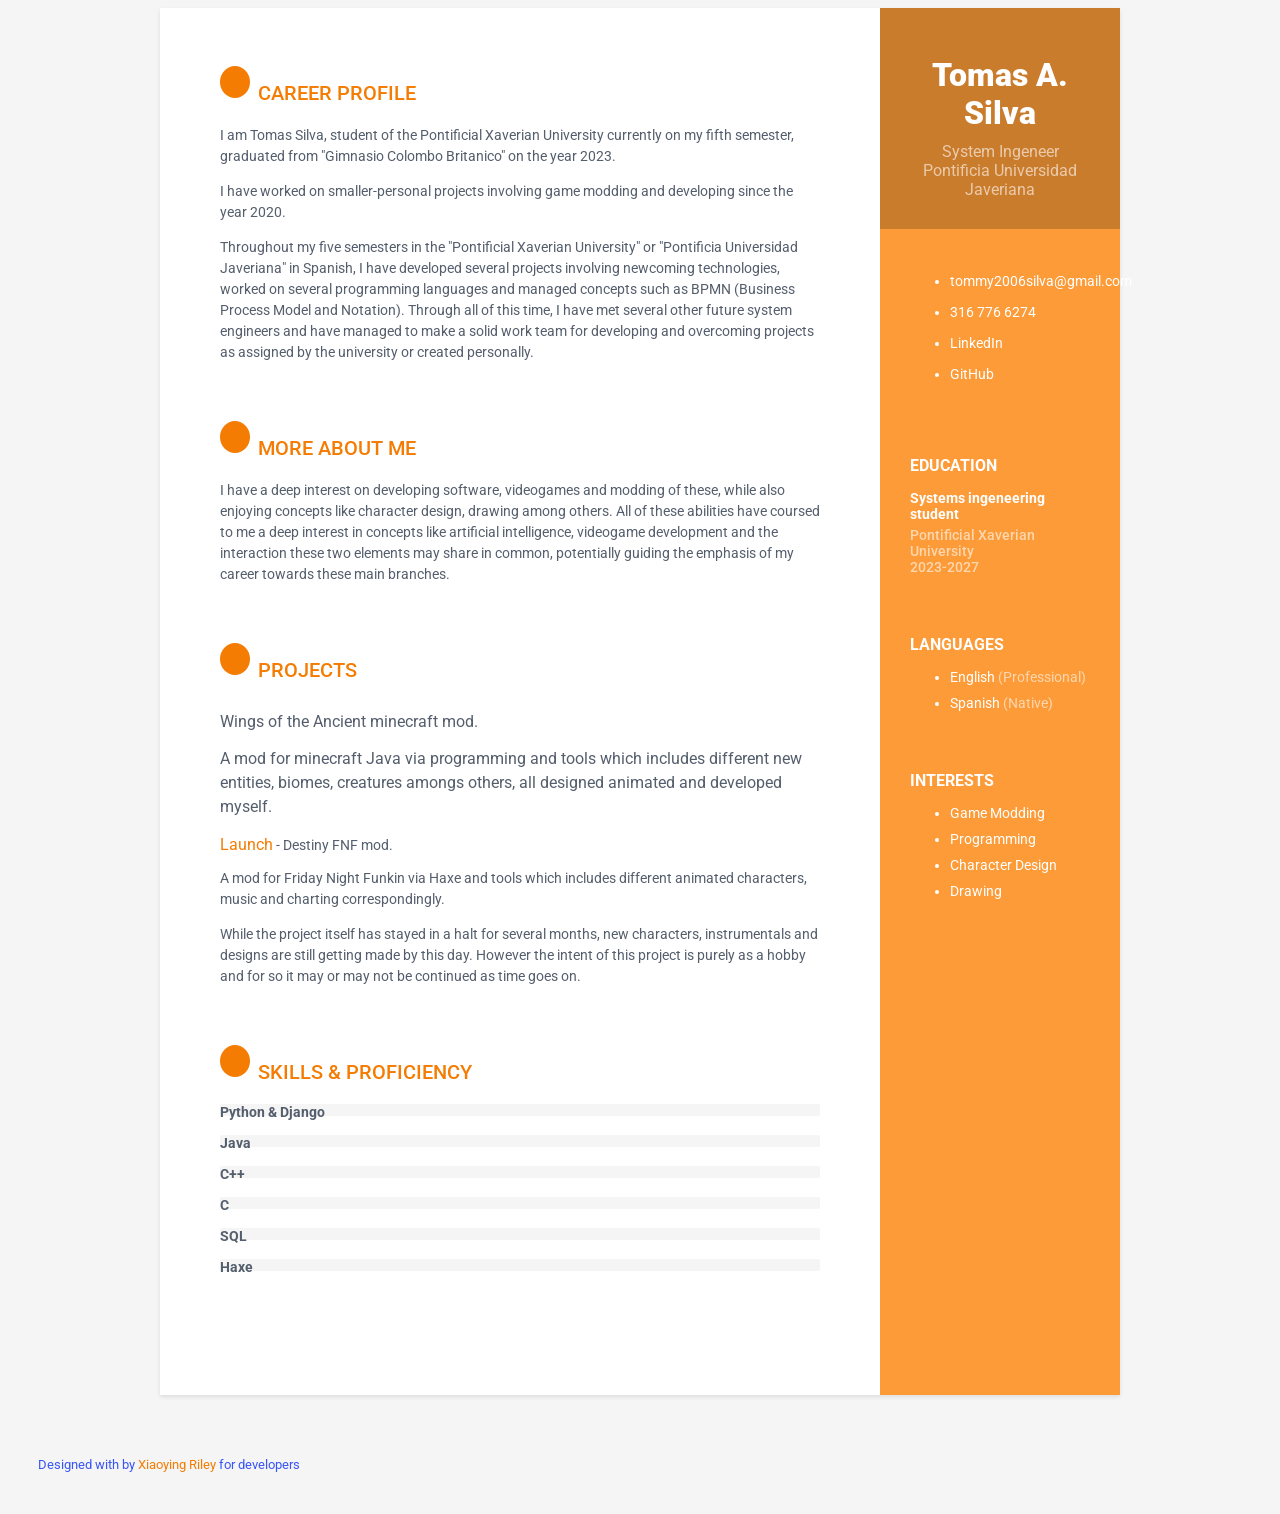
==== index.html @ 9fe7df2b "Update index.html" ====
<!DOCTYPE html>
<html lang="en">
<head>
    <title>Orbit - Bootstrap 5 Resume/CV Template for Developers</title>
    
    <!-- Meta -->
    <meta charset="utf-8">
    <meta http-equiv="X-UA-Compatible" content="IE=edge">
    <meta name="viewport" content="width=device-width, initial-scale=1.0">
    <meta name="description" content="Responsive HTML5 Resume/CV Template for Developers">
    <meta name="author" content="Xiaoying Riley at 3rd Wave Media">    
    <link rel="shortcut icon" href="favicon.ico">  
    <!-- Google Font -->
    <link href='https://fonts.googleapis.com/css?family=Roboto:400,500,400italic,300italic,300,500italic,700,700italic,900,900italic' rel='stylesheet' type='text/css'>
    <!-- FontAwesome JS-->
	<script defer src="assets/fontawesome/js/all.min.js"></script>
    <!-- Global CSS -->
    <link rel="stylesheet" href="assets/plugins/bootstrap/css/bootstrap.min.css">   
    <!-- Theme CSS -->  
    <link id="theme-style" rel="stylesheet" href="assets/css/orbit-5.css">
</head> 

<body>
    <div class="wrapper mt-lg-5">
        <div class="sidebar-wrapper">
            <div class="profile-container">
                <img class="profile" src="https://ik.imagekit.io/SilvacTomas/Face3.jpg?updatedAt=1756514164812" alt="" />
                <h1 class="name">Tomas A. Silva</h1>
                <h3 class="tagline">System Ingeneer</h3>
				<h3 class="tagline">Pontificia Universidad Javeriana</h3>
            </div><!--//profile-container-->
            
            <div class="contact-container container-block">
			    <ul class="list-unstyled contact-list">
			        <li class="email">
			            <a href="mailto:tommy2006silva@gmail.com">
			                <i class="fa-solid fa-envelope"></i> tommy2006silva@gmail.com
			            </a>
			        </li>
			        <li class="phone">
			            <a href="tel:+573167766274">
			                <i class="fa-solid fa-phone"></i> 316 776 6274
			            </a>
			        </li>
			        <li class="linkedin">
			            <a href="https://www.linkedin.com/in/tomasasilvac" target="_blank" class="external">
			                <i class="fa-brands fa-linkedin-in"></i> LinkedIn
			            </a>
			        </li>
			        <li class="github">
			            <a href="https://github.com/Tomas-SilvaC" target="_blank" class="external">
			                <i class="fa-brands fa-github"></i> GitHub
			            </a>
			        </li>
			    </ul>
			</div>
            <div class="education-container container-block">
                <h2 class="container-block-title">Education</h2>
                <div class="item">
                    <h4 class="degree">Systems ingeneering student</h4>
                    <h5 class="meta">Pontificial Xaverian University</h5>
	                    <div class="time">2023-2027</div>
                </div><!--//item-->
            </div><!--//education-container-->
            
            <div class="languages-container container-block">
                <h2 class="container-block-title">Languages</h2>
                <ul class="list-unstyled interests-list">
                    <li>English <span class="lang-desc">(Professional)</span></li>
                    <li>Spanish <span class="lang-desc">(Native)</span></li>
                </ul>
            </div><!--//interests-->
            
            <div class="interests-container container-block">
                <h2 class="container-block-title">Interests</h2>
                <ul class="list-unstyled interests-list">
                    <li>Game Modding</li>
					<li>Programming</li>
					<li>Character Design</li>
					<li>Drawing</li>
                </ul>
            </div><!--//interests-->
            
        </div><!--//sidebar-wrapper-->
        
        <div class="main-wrapper">
            
            <section class="section summary-section">
                <h2 class="section-title"><span class="icon-holder"><i class="fa-solid fa-user"></i></span>Career Profile</h2>
                <div class="summary">
                    <p> I am Tomas Silva, student of the Pontificial Xaverian University currently on my fifth semester, graduated from "Gimnasio Colombo Britanico" on the year 2023.</p>
                    <p> I have worked on smaller-personal projects involving game modding and developing since the year 2020.</p>
					<p> Throughout my five semesters in the "Pontificial Xaverian University" or "Pontificia Universidad Javeriana" in Spanish, I have developed several projects involving newcoming technologies, worked on several programming languages and managed concepts such as BPMN (Business Process Model and Notation). Through all of this time, I have met several other future system engineers and have managed to make a solid work team for developing and overcoming projects as assigned by the university or created personally.</p>
				</div><!--//summary-->
            </section><!--//section-->

			<section class="section Hobbies-section">
                <h2 class="section-title"><span class="icon-holder"><i class="fa-solid fa-user"></i></span>MOre About Me</h2>
                <div class="Hobbies">
                    <p> I have a deep interest on developing software, videogames and modding of these, while also enjoying concepts like character design, drawing among others. All of these abilities have coursed to me a deep interest in concepts like artificial intelligence, videogame development and the interaction these two elements may share in common, potentially guiding the emphasis of my career towards these main branches.</p>
				</div><!--//summary-->
            </section><!--//section-->
            
            <section class="section projects-section">
                <h2 class="section-title"><span class="icon-holder"><i class="fa-solid fa-archive"></i></span>Projects</h2>
                <div class="intro">
               
                </div><!--//intro-->
                <div class="item">
                    <span class="project-title"><span class="project-tagline">Wings of the Ancient minecraft mod. </span>
                	<p> A mod for minecraft Java via programming and tools which includes different new entities, biomes, creatures amongs others, all designed animated and developed myself.</p>
				</div><!--//item-->
                <div class="item">
                    <span class="project-title"><a href="https://themes.3rdwavemedia.com/bootstrap-templates/startup/launch-bootstrap-5-template-for-saas-businesses/" target="_blank" class="external">Launch</a></span> - <span class="project-tagline">Destiny FNF mod.</span>
                	<p> A mod for Friday Night Funkin via Haxe and tools which includes different animated characters, music and charting correspondingly.</p>
					<p> While the project itself has stayed in a halt for several months, new characters, instrumentals and designs are still getting made by this day. However the intent of this project is purely as a hobby and for so it may or may not be continued as time goes on.</p>
				</div><!--//item-->
            </section><!--//section-->
            
            <section class="skills-section section">
                <h2 class="section-title"><span class="icon-holder"><i class="fa-solid fa-rocket"></i></span>Skills &amp; Proficiency</h2>
                <div class="skillset">        
                    <div class="item">
                        <h3 class="level-title">Python &amp; Django</h3>
                        <div class="progress level-bar">
						    <div class="progress-bar theme-progress-bar" role="progressbar" style="width: 90%" aria-valuenow="90" aria-valuemin="0" aria-valuemax="100"></div>
						</div>                               
                    </div><!--//item-->
                    
                    <div class="item">
                        <h3 class="level-title">Java</h3>
                        <div class="progress level-bar">
						    <div class="progress-bar theme-progress-bar" role="progressbar" style="width: 98%" aria-valuenow="98" aria-valuemin="0" aria-valuemax="100"></div>
						</div>                              
                    </div><!--//item-->
                    
                    <div class="item">
                        <h3 class="level-title">C++</h3>
                        <div class="progress level-bar">
						    <div class="progress-bar theme-progress-bar" role="progressbar" style="width: 98%" aria-valuenow="98" aria-valuemin="0" aria-valuemax="100"></div>
						</div>                              
                    </div><!--//item-->
                    
                    <div class="item">
                        <h3 class="level-title">C</h3>
                        <div class="progress level-bar">
						    <div class="progress-bar theme-progress-bar" role="progressbar" style="width: 80%" aria-valuenow="80" aria-valuemin="0" aria-valuemax="100"></div>
						</div>                              
                    </div><!--//item-->
                    
                    <div class="item">
                        <h3 class="level-title">SQL</h3>
                        <div class="progress level-bar">
						    <div class="progress-bar theme-progress-bar" role="progressbar" style="width: 90%" aria-valuenow="90" aria-valuemin="0" aria-valuemax="100"></div>
						</div>                              
                    </div><!--//item-->
                    
                    <div class="item">
                        <h3 class="level-title">Haxe</h3>
                        <div class="progress level-bar">
						    <div class="progress-bar theme-progress-bar" role="progressbar" style="width: 20%" aria-valuenow="20" aria-valuemin="0" aria-valuemax="100"></div>
						</div>                              
                    </div><!--//item-->
                    
                </div>  
            </section><!--//skills-section-->
            
        </div><!--//main-body-->
    </div>
 
    <footer class="footer">
        <div class="text-center">
            <small class="copyright">Designed with <i class="fa-solid fa-heart"></i> by <a href="http://themes.3rdwavemedia.com" target="_blank" class="external">Xiaoying Riley</a> for developers</small>
        </div><!--//container-->
    </footer><!--//footer-->
        
</body>
</html>
---- assets/css/orbit-5.css ----
/*! 
 * Template Name: Orbit - Bootstrap 5 Resume/CV Template for Developers
 * Version: Bootstrap 5 v3.0
 * Author: Xiaoying Riley
 * Copyright: 3rd Wave Media
 * Twitter: @3rdwave_themes
 * Website: http://themes.3rdwavemedia.com/
*/
body {
  font-family: "Roboto", sans-serif;
  color: #545E6C;
  background: #f5f5f5;
  font-size: 14px;
  -webkit-font-smoothing: antialiased;
  -moz-osx-font-smoothing: grayscale;
}

h1, h2, h3, h4, h5, h6 {
  font-weight: 700;
}

a {
  color: #f47c03;
  text-decoration: none;
}
a:hover {
  text-decoration: underline;
  color: #f7771b;
  -webkit-transition: all 0.4s ease-in-out;
  -moz-transition: all 0.4s ease-in-out;
  -ms-transition: all 0.4s ease-in-out;
  -o-transition: all 0.4s ease-in-out;
}
a:focus {
  text-decoration: none;
}

p {
  line-height: 1.5;
}

.wrapper {
  background: #fc9b38;
  max-width: 960px;
  margin: 0 auto;
  position: relative;
  -webkit-box-shadow: 0px 2px 4px rgba(0, 0, 0, 0.1);
  -moz-box-shadow: 0px 2px 4px rgba(0, 0, 0, 0.1);
  box-shadow: 0px 2px 4px rgba(0, 0, 0, 0.1);
}

.sidebar-wrapper {
  background: #fc9b38;
  position: absolute;
  right: 0;
  width: 240px;
  height: 100%;
  min-height: 800px;
  color: #fff;
}
.sidebar-wrapper a {
  color: #fff;
}
.sidebar-wrapper .profile-container {
  padding: 30px;
  background: rgba(0, 0, 0, 0.2);
  text-align: center;
  color: #fff;
}
.sidebar-wrapper .name {
  font-size: 32px;
  font-weight: 900;
  margin-top: 0;
  margin-bottom: 10px;
}
.sidebar-wrapper .tagline {
  color: rgba(255, 255, 255, 0.6);
  font-size: 16px;
  font-weight: 400;
  margin-top: 0;
  margin-bottom: 0;
}
.sidebar-wrapper .profile {
  margin-bottom: 15px;
}
.sidebar-wrapper .contact-list .svg-inline--fa {
  margin-right: 5px;
  font-size: 18px;
  vertical-align: middle;
}
.sidebar-wrapper .contact-list li {
  margin-bottom: 15px;
}
.sidebar-wrapper .contact-list li:last-child {
  margin-bottom: 0;
}
.sidebar-wrapper .contact-list .email .svg-inline--fa {
  font-size: 14px;
}
.sidebar-wrapper .container-block {
  padding: 30px;
}
.sidebar-wrapper .container-block-title {
  text-transform: uppercase;
  font-size: 16px;
  font-weight: 700;
  margin-top: 0;
  margin-bottom: 15px;
}
.sidebar-wrapper .degree {
  font-size: 14px;
  margin-top: 0;
  margin-bottom: 5px;
}
.sidebar-wrapper .education-container .item {
  margin-bottom: 15px;
}
.sidebar-wrapper .education-container .item:last-child {
  margin-bottom: 0;
}
.sidebar-wrapper .education-container .meta {
  color: rgba(255, 255, 255, 0.6);
  font-weight: 500;
  margin-bottom: 0px;
  margin-top: 0;
  font-size: 14px;
}
.sidebar-wrapper .education-container .time {
  color: rgba(255, 255, 255, 0.6);
  font-weight: 500;
  margin-bottom: 0px;
}
.sidebar-wrapper .languages-container .lang-desc {
  color: rgba(255, 255, 255, 0.6);
}
.sidebar-wrapper .languages-list {
  margin-bottom: 0;
}
.sidebar-wrapper .languages-list li {
  margin-bottom: 10px;
}
.sidebar-wrapper .languages-list li:last-child {
  margin-bottom: 0;
}
.sidebar-wrapper .interests-list {
  margin-bottom: 0;
}
.sidebar-wrapper .interests-list li {
  margin-bottom: 10px;
}
.sidebar-wrapper .interests-list li:last-child {
  margin-bottom: 0;
}

.main-wrapper {
  background: #fff;
  padding: 60px;
  padding-right: 300px;
}
.main-wrapper .section-title {
  text-transform: uppercase;
  font-size: 20px;
  font-weight: 500;
  color: #f47c03;
  position: relative;
  margin-top: 0;
  margin-bottom: 20px;
}
.main-wrapper .section-title .icon-holder {
  width: 30px;
  height: 30px;
  margin-right: 8px;
  display: inline-block;
  color: #fff;
  -webkit-border-radius: 50%;
  -moz-border-radius: 50%;
  -ms-border-radius: 50%;
  -o-border-radius: 50%;
  border-radius: 50%;
  -moz-background-clip: padding;
  -webkit-background-clip: padding-box;
  background-clip: padding-box;
  background: #f47c03;
  text-align: center;
  font-size: 16px;
  position: relative;
  top: -2px;
  padding-top: 2px;
}
.main-wrapper .section-title .icon-holder .svg-inline--fa {
  font-size: 14px;
  margin-top: 6px;
}
.main-wrapper .section {
  margin-bottom: 60px;
}
.main-wrapper .experiences-section .item {
  margin-bottom: 30px;
}
.main-wrapper .upper-row {
  position: relative;
  overflow: hidden;
  margin-bottom: 2px;
}
.main-wrapper .job-title {
  color: #3F4650;
  font-size: 16px;
  margin-top: 0;
  margin-bottom: 0;
  font-weight: 500;
}
.main-wrapper .time {
  position: absolute;
  right: 0;
  top: 0;
  color: #97AAC3;
}
.main-wrapper .company {
  margin-bottom: 10px;
  color: #97AAC3;
}
.main-wrapper .project-title {
  font-size: 16px;
  font-weight: 400;
  margin-top: 0;
  margin-bottom: 5px;
}
.main-wrapper .projects-section .intro {
  margin-bottom: 30px;
}
.main-wrapper .projects-section .item {
  margin-bottom: 15px;
}

.skillset .item {
  margin-bottom: 15px;
  overflow: hidden;
}
.skillset .level-title {
  font-size: 14px;
  margin-top: 0;
  margin-bottom: 12px;
}
.skillset .level-bar {
  height: 12px;
  background: #f5f5f5;
  -webkit-border-radius: 2px;
  -moz-border-radius: 2px;
  -ms-border-radius: 2px;
  -o-border-radius: 2px;
  border-radius: 2px;
  -moz-background-clip: padding;
  -webkit-background-clip: padding-box;
  background-clip: padding-box;
}
.skillset .theme-progress-bar {
  background: #3955f7;
}

.footer {
  padding: 30px;
  padding-top: 60px;
}
.footer .copyright {
  line-height: 1.6;
  color: #3955f7;
  font-size: 13px;
}
.footer .fa-heart {
  color: #3955f7;
}

@media (max-width: 767.98px) {
  .sidebar-wrapper {
    position: static;
    width: inherit;
  }
  .main-wrapper {
    padding: 30px;
  }
  .main-wrapper .time {
    position: static;
    display: block;
    margin-top: 5px;
  }
  .main-wrapper .upper-row {
    margin-bottom: 0;
  }
}
@media (min-width: 992px) {
  .skillset .level-title {
    display: inline-block;
    float: left;
    width: 30%;
    margin-bottom: 0;
  }
}
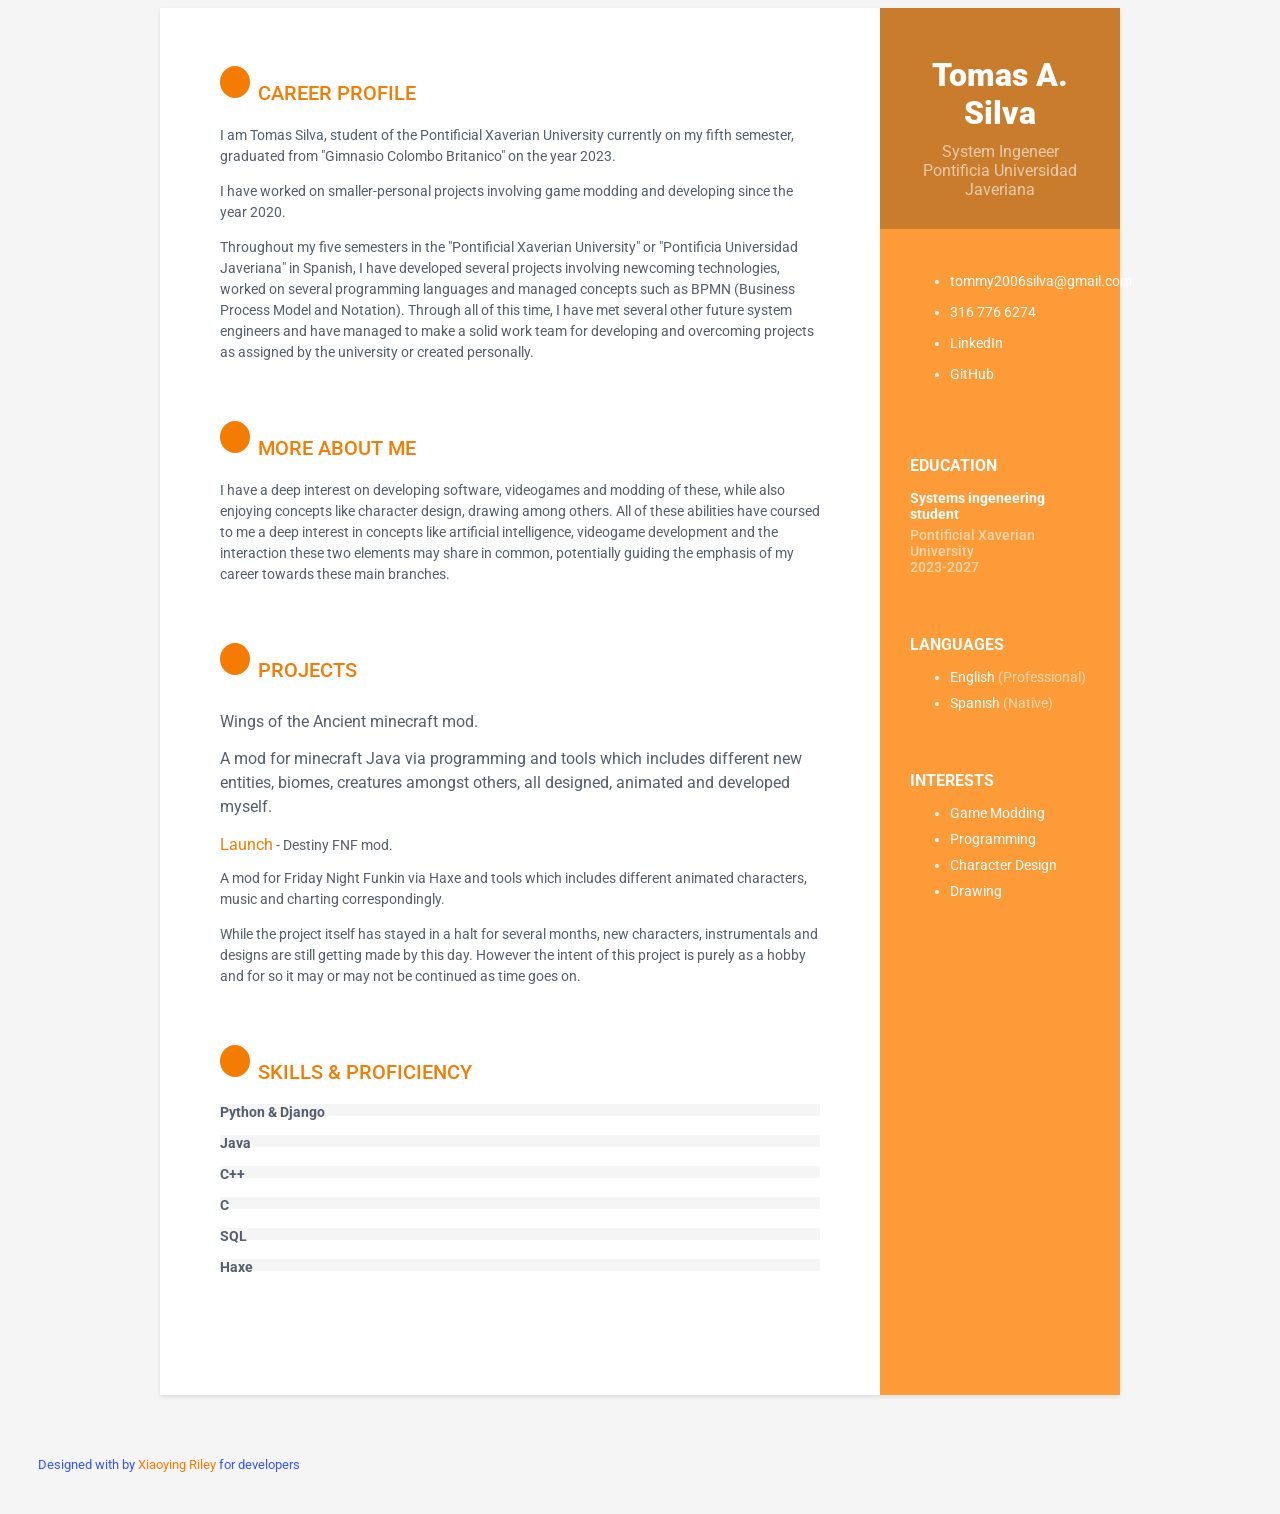
==== commit e6e830c7: "Update index.html" ====
--- a/index.html
+++ b/index.html
@@ -95,7 +95,7 @@
             </section><!--//section-->
 
 			<section class="section Hobbies-section">
-                <h2 class="section-title"><span class="icon-holder"><i class="fa-solid fa-user"></i></span>MOre About Me</h2>
+                <h2 class="section-title"><span class="icon-holder"><i class="fa-solid fa-user"></i></span>More About Me</h2>
                 <div class="Hobbies">
                     <p> I have a deep interest on developing software, videogames and modding of these, while also enjoying concepts like character design, drawing among others. All of these abilities have coursed to me a deep interest in concepts like artificial intelligence, videogame development and the interaction these two elements may share in common, potentially guiding the emphasis of my career towards these main branches.</p>
 				</div><!--//summary-->
@@ -108,7 +108,7 @@
                 </div><!--//intro-->
                 <div class="item">
                     <span class="project-title"><span class="project-tagline">Wings of the Ancient minecraft mod. </span>
-                	<p> A mod for minecraft Java via programming and tools which includes different new entities, biomes, creatures amongs others, all designed animated and developed myself.</p>
+                	<p> A mod for minecraft Java via programming and tools which includes different new entities, biomes, creatures amongst others, all designed, animated and developed myself.</p>
 				</div><!--//item-->
                 <div class="item">
                     <span class="project-title"><a href="https://themes.3rdwavemedia.com/bootstrap-templates/startup/launch-bootstrap-5-template-for-saas-businesses/" target="_blank" class="external">Launch</a></span> - <span class="project-tagline">Destiny FNF mod.</span>
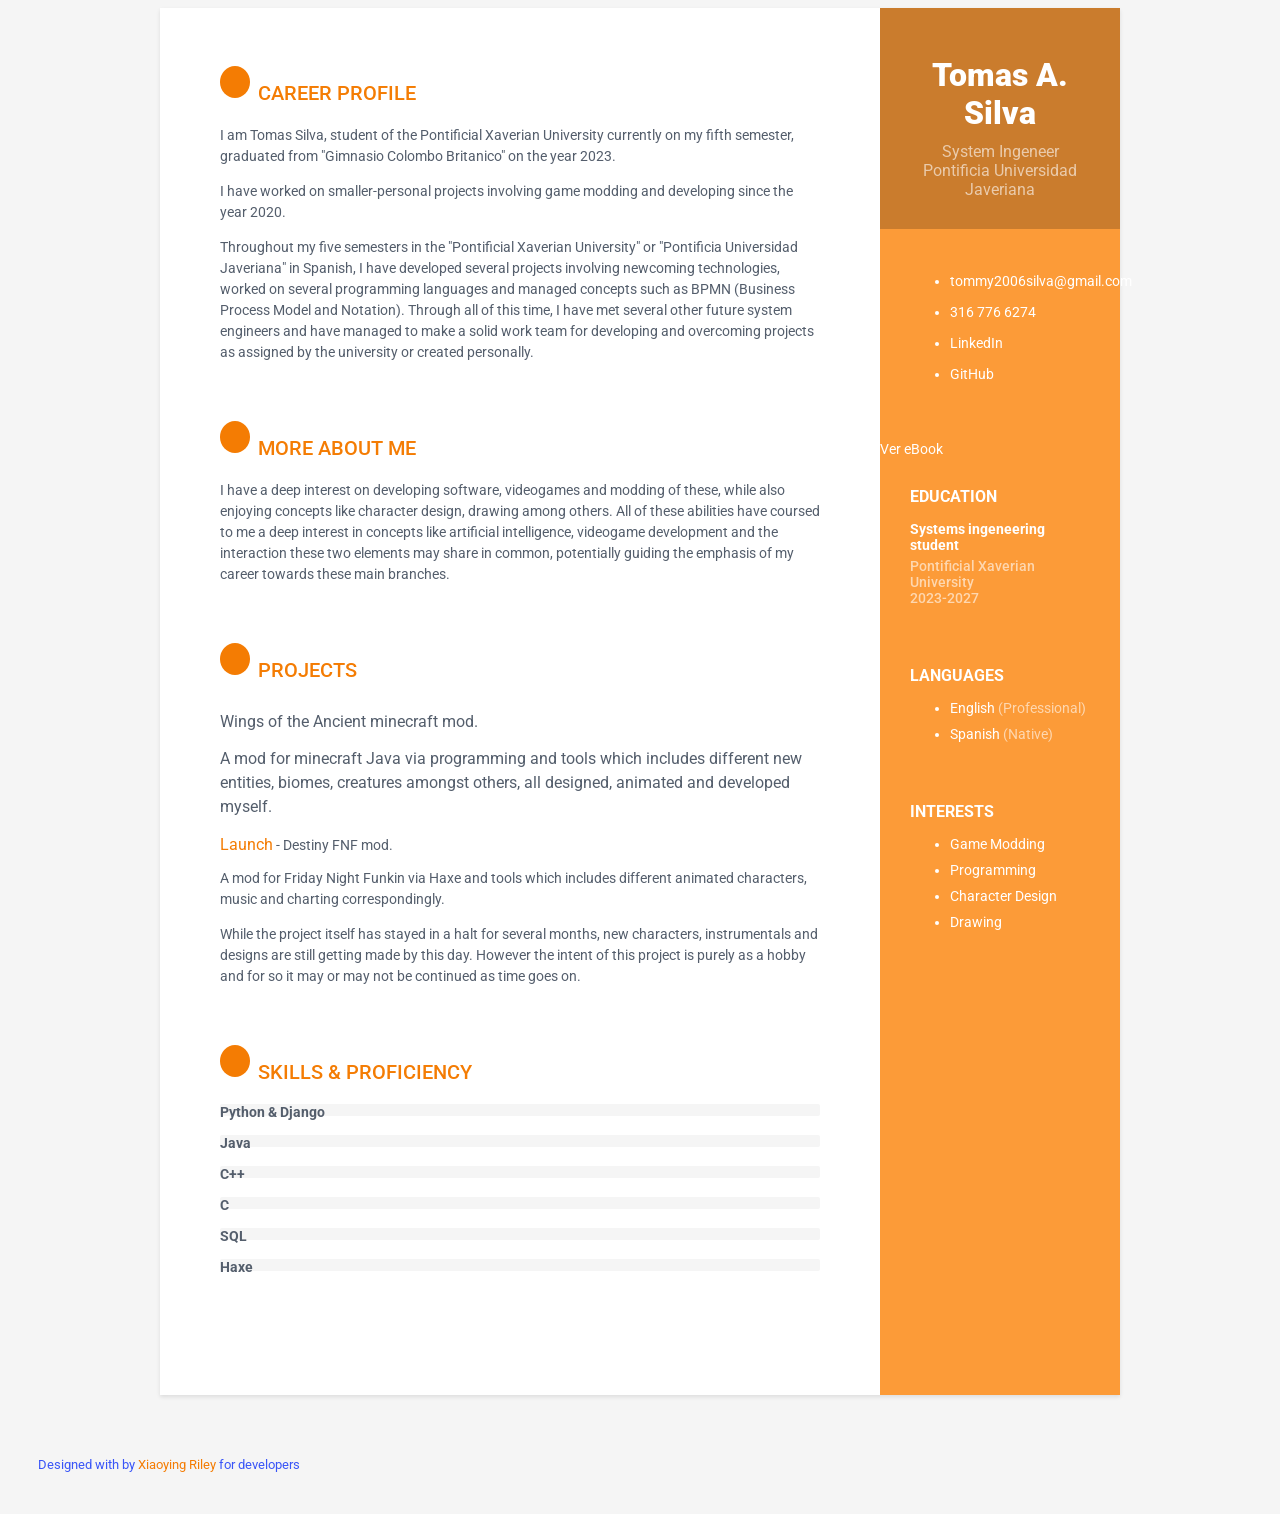
==== commit a2184508: "Add button to view eBook in index.html" ====
--- a/index.html
+++ b/index.html
@@ -54,6 +54,13 @@
 			        </li>
 			    </ul>
 			</div>
+		
+			<div style="margin-top: 15px;">
+    			<a href="ebook.html" class="btn btn-primary" style="width: 100%; text-align: center;">
+        			Ver eBook
+    			</a>
+			</div>	
+			
             <div class="education-container container-block">
                 <h2 class="container-block-title">Education</h2>
                 <div class="item">
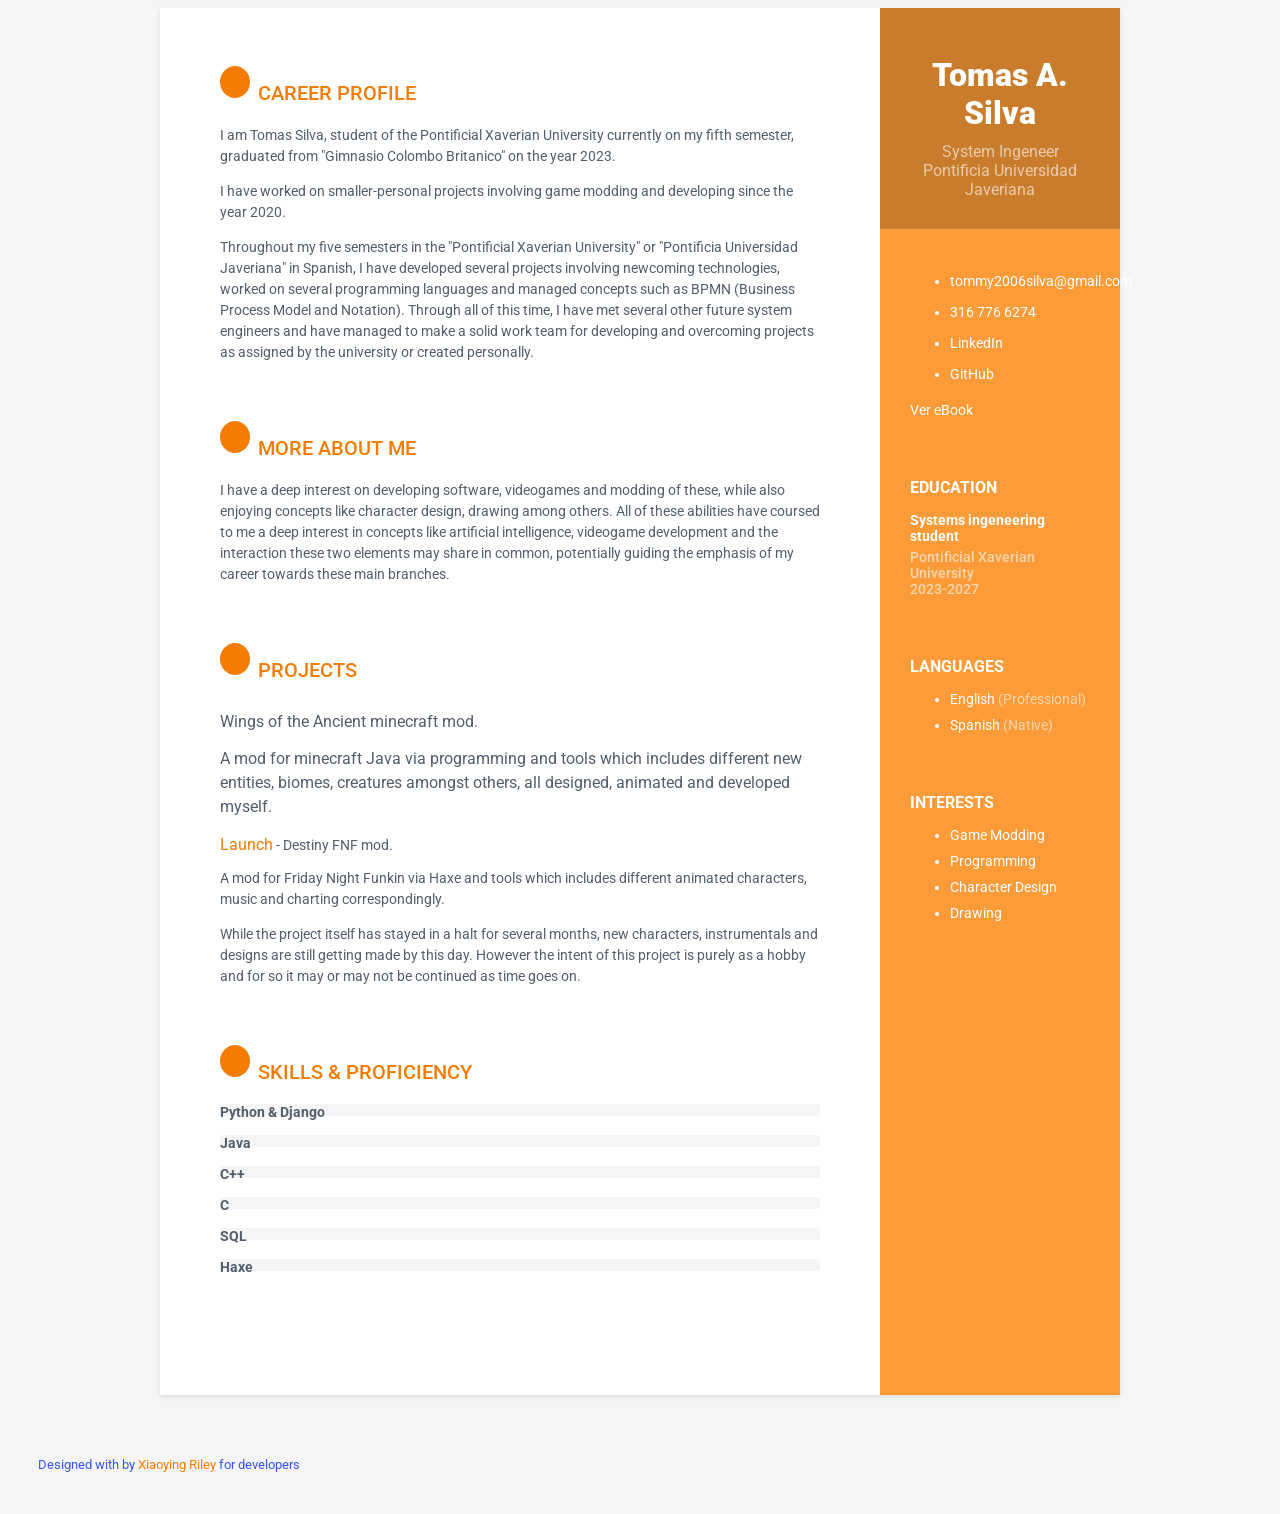
==== commit c33fe06f: "Add eBook button and clean up HTML structure" ====
--- a/index.html
+++ b/index.html
@@ -53,20 +53,22 @@
 			            </a>
 			        </li>
 			    </ul>
-			</div>
-		
-			<div style="margin-top: 15px;">
-    			<a href="ebook.html" class="btn btn-primary" style="width: 100%; text-align: center;">
-        			Ver eBook
-    			</a>
-			</div>	
-			
+
+                <!-- 🔵 BOTÓN DEL EBOOK AGREGADO AQUÍ -->
+                <div style="margin-top: 20px;">
+                    <a href="ebook.html" class="btn btn-primary" style="width: 100%; text-align: center;">
+                        Ver eBook
+                    </a>
+                </div>
+
+			</div><!--//contact-container-->
+            
             <div class="education-container container-block">
                 <h2 class="container-block-title">Education</h2>
                 <div class="item">
                     <h4 class="degree">Systems ingeneering student</h4>
                     <h5 class="meta">Pontificial Xaverian University</h5>
-	                    <div class="time">2023-2027</div>
+	                <div class="time">2023-2027</div>
                 </div><!--//item-->
             </div><!--//education-container-->
             
@@ -110,13 +112,13 @@
             
             <section class="section projects-section">
                 <h2 class="section-title"><span class="icon-holder"><i class="fa-solid fa-archive"></i></span>Projects</h2>
-                <div class="intro">
-               
-                </div><!--//intro-->
+                <div class="intro"></div>
+                
                 <div class="item">
                     <span class="project-title"><span class="project-tagline">Wings of the Ancient minecraft mod. </span>
                 	<p> A mod for minecraft Java via programming and tools which includes different new entities, biomes, creatures amongst others, all designed, animated and developed myself.</p>
 				</div><!--//item-->
+
                 <div class="item">
                     <span class="project-title"><a href="https://themes.3rdwavemedia.com/bootstrap-templates/startup/launch-bootstrap-5-template-for-saas-businesses/" target="_blank" class="external">Launch</a></span> - <span class="project-tagline">Destiny FNF mod.</span>
                 	<p> A mod for Friday Night Funkin via Haxe and tools which includes different animated characters, music and charting correspondingly.</p>
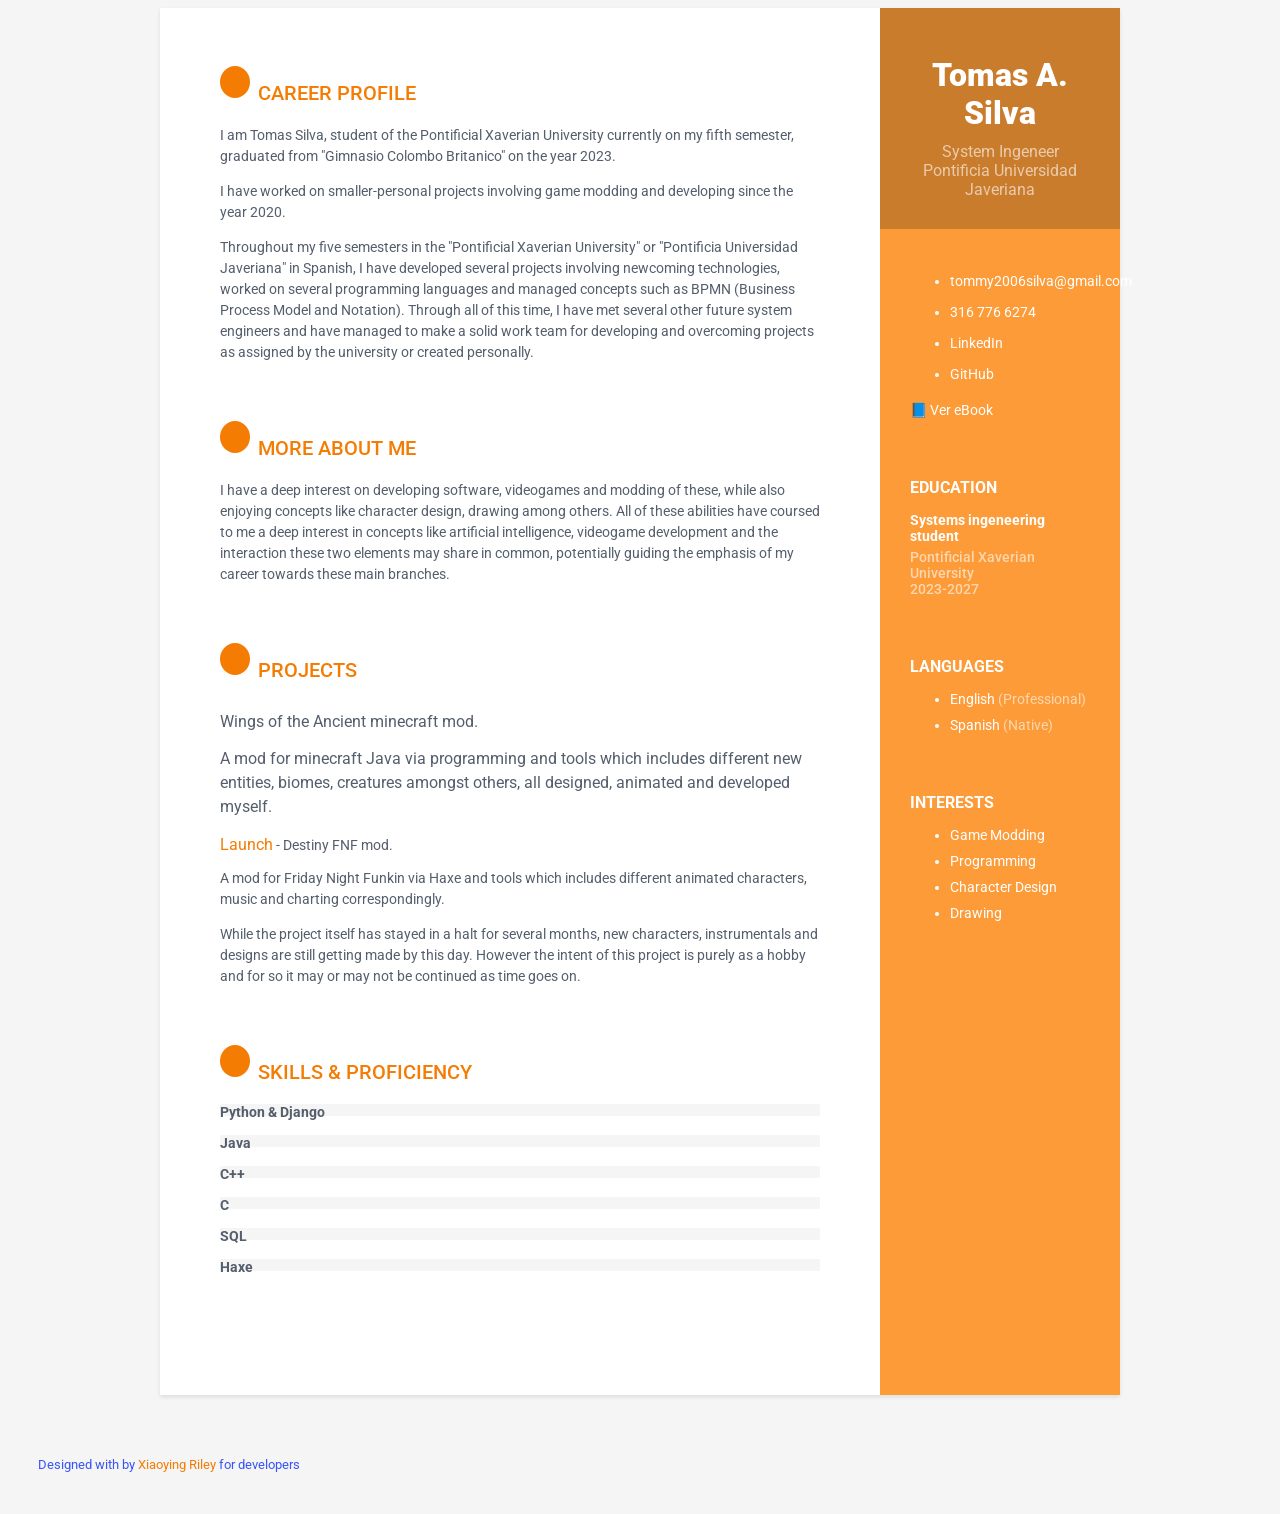
==== commit cea4eab5: "Refactor profile and contact sections in index.html" ====
--- a/index.html
+++ b/index.html
@@ -23,74 +23,72 @@
 <body>
     <div class="wrapper mt-lg-5">
         <div class="sidebar-wrapper">
-            <div class="profile-container">
-                <img class="profile" src="https://ik.imagekit.io/SilvacTomas/Face3.jpg?updatedAt=1756514164812" alt="" />
-                <h1 class="name">Tomas A. Silva</h1>
-                <h3 class="tagline">System Ingeneer</h3>
-				<h3 class="tagline">Pontificia Universidad Javeriana</h3>
-            </div><!--//profile-container-->
-            
-            <div class="contact-container container-block">
-			    <ul class="list-unstyled contact-list">
-			        <li class="email">
-			            <a href="mailto:tommy2006silva@gmail.com">
-			                <i class="fa-solid fa-envelope"></i> tommy2006silva@gmail.com
-			            </a>
-			        </li>
-			        <li class="phone">
-			            <a href="tel:+573167766274">
-			                <i class="fa-solid fa-phone"></i> 316 776 6274
-			            </a>
-			        </li>
-			        <li class="linkedin">
-			            <a href="https://www.linkedin.com/in/tomasasilvac" target="_blank" class="external">
-			                <i class="fa-brands fa-linkedin-in"></i> LinkedIn
-			            </a>
-			        </li>
-			        <li class="github">
-			            <a href="https://github.com/Tomas-SilvaC" target="_blank" class="external">
-			                <i class="fa-brands fa-github"></i> GitHub
-			            </a>
-			        </li>
-			    </ul>
-
-                <!-- 🔵 BOTÓN DEL EBOOK AGREGADO AQUÍ -->
-                <div style="margin-top: 20px;">
-                    <a href="ebook.html" class="btn btn-primary" style="width: 100%; text-align: center;">
-                        Ver eBook
-                    </a>
-                </div>
-
-			</div><!--//contact-container-->
-            
-            <div class="education-container container-block">
-                <h2 class="container-block-title">Education</h2>
-                <div class="item">
-                    <h4 class="degree">Systems ingeneering student</h4>
-                    <h5 class="meta">Pontificial Xaverian University</h5>
-	                <div class="time">2023-2027</div>
-                </div><!--//item-->
-            </div><!--//education-container-->
-            
-            <div class="languages-container container-block">
-                <h2 class="container-block-title">Languages</h2>
-                <ul class="list-unstyled interests-list">
-                    <li>English <span class="lang-desc">(Professional)</span></li>
-                    <li>Spanish <span class="lang-desc">(Native)</span></li>
-                </ul>
-            </div><!--//interests-->
-            
-            <div class="interests-container container-block">
-                <h2 class="container-block-title">Interests</h2>
-                <ul class="list-unstyled interests-list">
-                    <li>Game Modding</li>
-					<li>Programming</li>
-					<li>Character Design</li>
-					<li>Drawing</li>
-                </ul>
-            </div><!--//interests-->
-            
-        </div><!--//sidebar-wrapper-->
+		    <div class="profile-container">
+		        <img class="profile" src="https://ik.imagekit.io/SilvacTomas/Face3.jpg?updatedAt=1756514164812" alt="" />
+		        <h1 class="name">Tomas A. Silva</h1>
+		        <h3 class="tagline">System Ingeneer</h3>
+		        <h3 class="tagline">Pontificia Universidad Javeriana</h3>
+		    </div>
+		
+		    <div class="contact-container container-block">
+		        <ul class="list-unstyled contact-list">
+		            <li class="email">
+		                <a href="mailto:tommy2006silva@gmail.com">
+		                    <i class="fa-solid fa-envelope"></i> tommy2006silva@gmail.com
+		                </a>
+		            </li>
+		            <li class="phone">
+		                <a href="tel:+573167766274">
+		                    <i class="fa-solid fa-phone"></i> 316 776 6274
+		                </a>
+		            </li>
+		            <li class="linkedin">
+		                <a href="https://www.linkedin.com/in/tomasasilvac" target="_blank" class="external">
+		                    <i class="fa-brands fa-linkedin-in"></i> LinkedIn
+		                </a>
+		            </li>
+		            <li class="github">
+		                <a href="https://github.com/Tomas-SilvaC" target="_blank" class="external">
+		                    <i class="fa-brands fa-github"></i> GitHub
+		                </a>
+		            </li>
+		        </ul>
+		
+		        <!-- BOTÓN DEL EBOOK -->
+		        <div style="margin-top: 20px;">
+		            <a href="ebook.html" class="btn btn-primary" style="width: 100%; text-align: center;">
+		                📘 Ver eBook
+		            </a>
+		        </div>
+		    </div>
+		
+		    <div class="education-container container-block">
+		        <h2 class="container-block-title">Education</h2>
+		        <div class="item">
+		            <h4 class="degree">Systems ingeneering student</h4>
+		            <h5 class="meta">Pontificial Xaverian University</h5>
+		            <div class="time">2023-2027</div>
+		        </div>
+		    </div>
+		
+		    <div class="languages-container container-block">
+		        <h2 class="container-block-title">Languages</h2>
+		        <ul class="list-unstyled interests-list">
+		            <li>English <span class="lang-desc">(Professional)</span></li>
+		            <li>Spanish <span class="lang-desc">(Native)</span></li>
+		        </ul>
+		    </div>
+		
+		    <div class="interests-container container-block">
+		        <h2 class="container-block-title">Interests</h2>
+		        <ul class="list-unstyled interests-list">
+		            <li>Game Modding</li>
+		            <li>Programming</li>
+		            <li>Character Design</li>
+		            <li>Drawing</li>
+		        </ul>
+		    </div>
+		</div>
         
         <div class="main-wrapper">
             
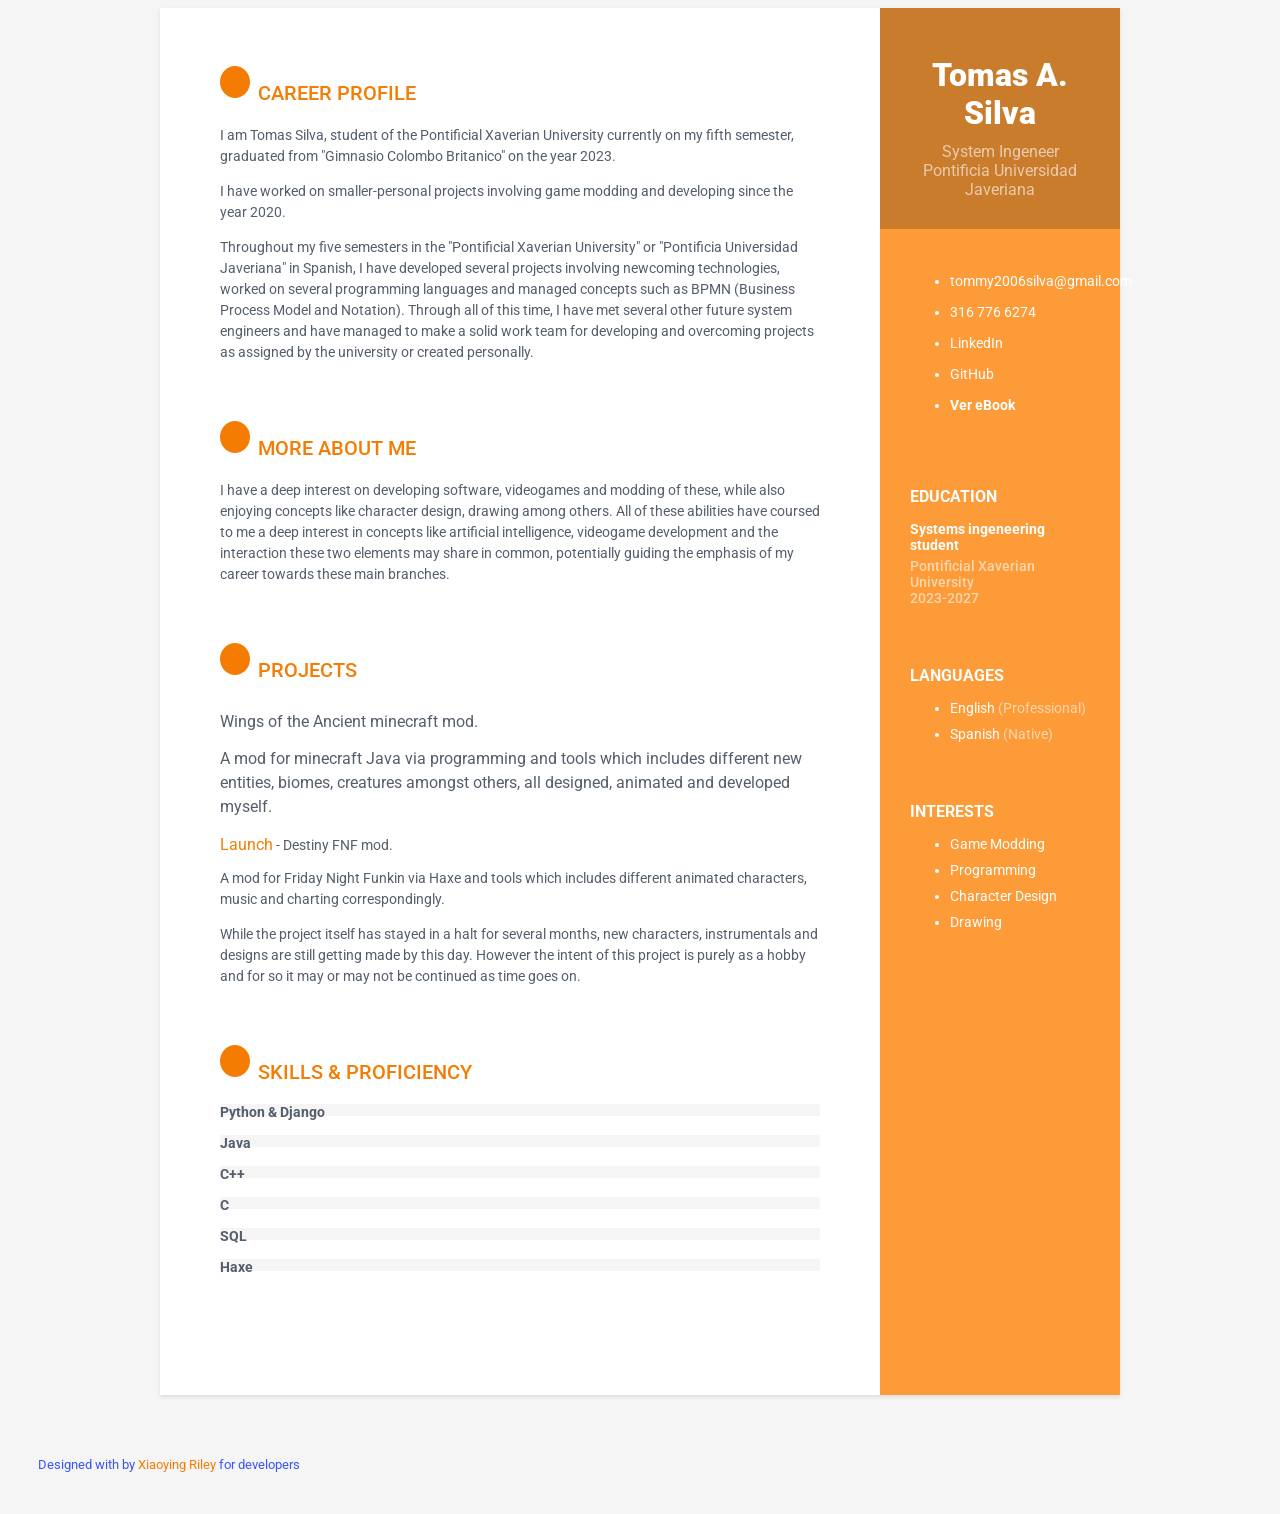
==== commit 61ebc5d4: "Restore contact information and add eBook link" ====
--- a/index.html
+++ b/index.html
@@ -32,34 +32,34 @@
 		
 		    <div class="contact-container container-block">
 		        <ul class="list-unstyled contact-list">
-		            <li class="email">
-		                <a href="mailto:tommy2006silva@gmail.com">
-		                    <i class="fa-solid fa-envelope"></i> tommy2006silva@gmail.com
-		                </a>
-		            </li>
-		            <li class="phone">
-		                <a href="tel:+573167766274">
-		                    <i class="fa-solid fa-phone"></i> 316 776 6274
-		                </a>
-		            </li>
-		            <li class="linkedin">
-		                <a href="https://www.linkedin.com/in/tomasasilvac" target="_blank" class="external">
-		                    <i class="fa-brands fa-linkedin-in"></i> LinkedIn
-		                </a>
-		            </li>
-		            <li class="github">
-		                <a href="https://github.com/Tomas-SilvaC" target="_blank" class="external">
-		                    <i class="fa-brands fa-github"></i> GitHub
-		                </a>
-		            </li>
-		        </ul>
-		
-		        <!-- BOTÓN DEL EBOOK -->
-		        <div style="margin-top: 20px;">
-		            <a href="ebook.html" class="btn btn-primary" style="width: 100%; text-align: center;">
-		                📘 Ver eBook
-		            </a>
-		        </div>
+				    <li class="email">
+				        <a href="mailto:tommy2006silva@gmail.com">
+				            <i class="fa-solid fa-envelope"></i> tommy2006silva@gmail.com
+				        </a>
+				    </li>
+				    <li class="phone">
+				        <a href="tel:+573167766274">
+				            <i class="fa-solid fa-phone"></i> 316 776 6274
+				        </a>
+				    </li>
+				    <li class="linkedin">
+				        <a href="https://www.linkedin.com/in/tomasasilvac" target="_blank" class="external">
+				            <i class="fa-brands fa-linkedin-in"></i> LinkedIn
+				        </a>
+				    </li>
+				    <li class="github">
+				        <a href="https://github.com/Tomas-SilvaC" target="_blank" class="external">
+				            <i class="fa-brands fa-github"></i> GitHub
+				        </a>
+				    </li>
+				
+				    <!-- ✔ BOTÓN DEL EBOOK COMO ELEMENTO DEL MENU -->
+				    <li class="ebook">
+				        <a href="ebook.html" class="external" style="font-weight: bold;">
+				            <i class="fa-solid fa-book"></i> Ver eBook
+				        </a>
+				    </li>
+				</ul>
 		    </div>
 		
 		    <div class="education-container container-block">
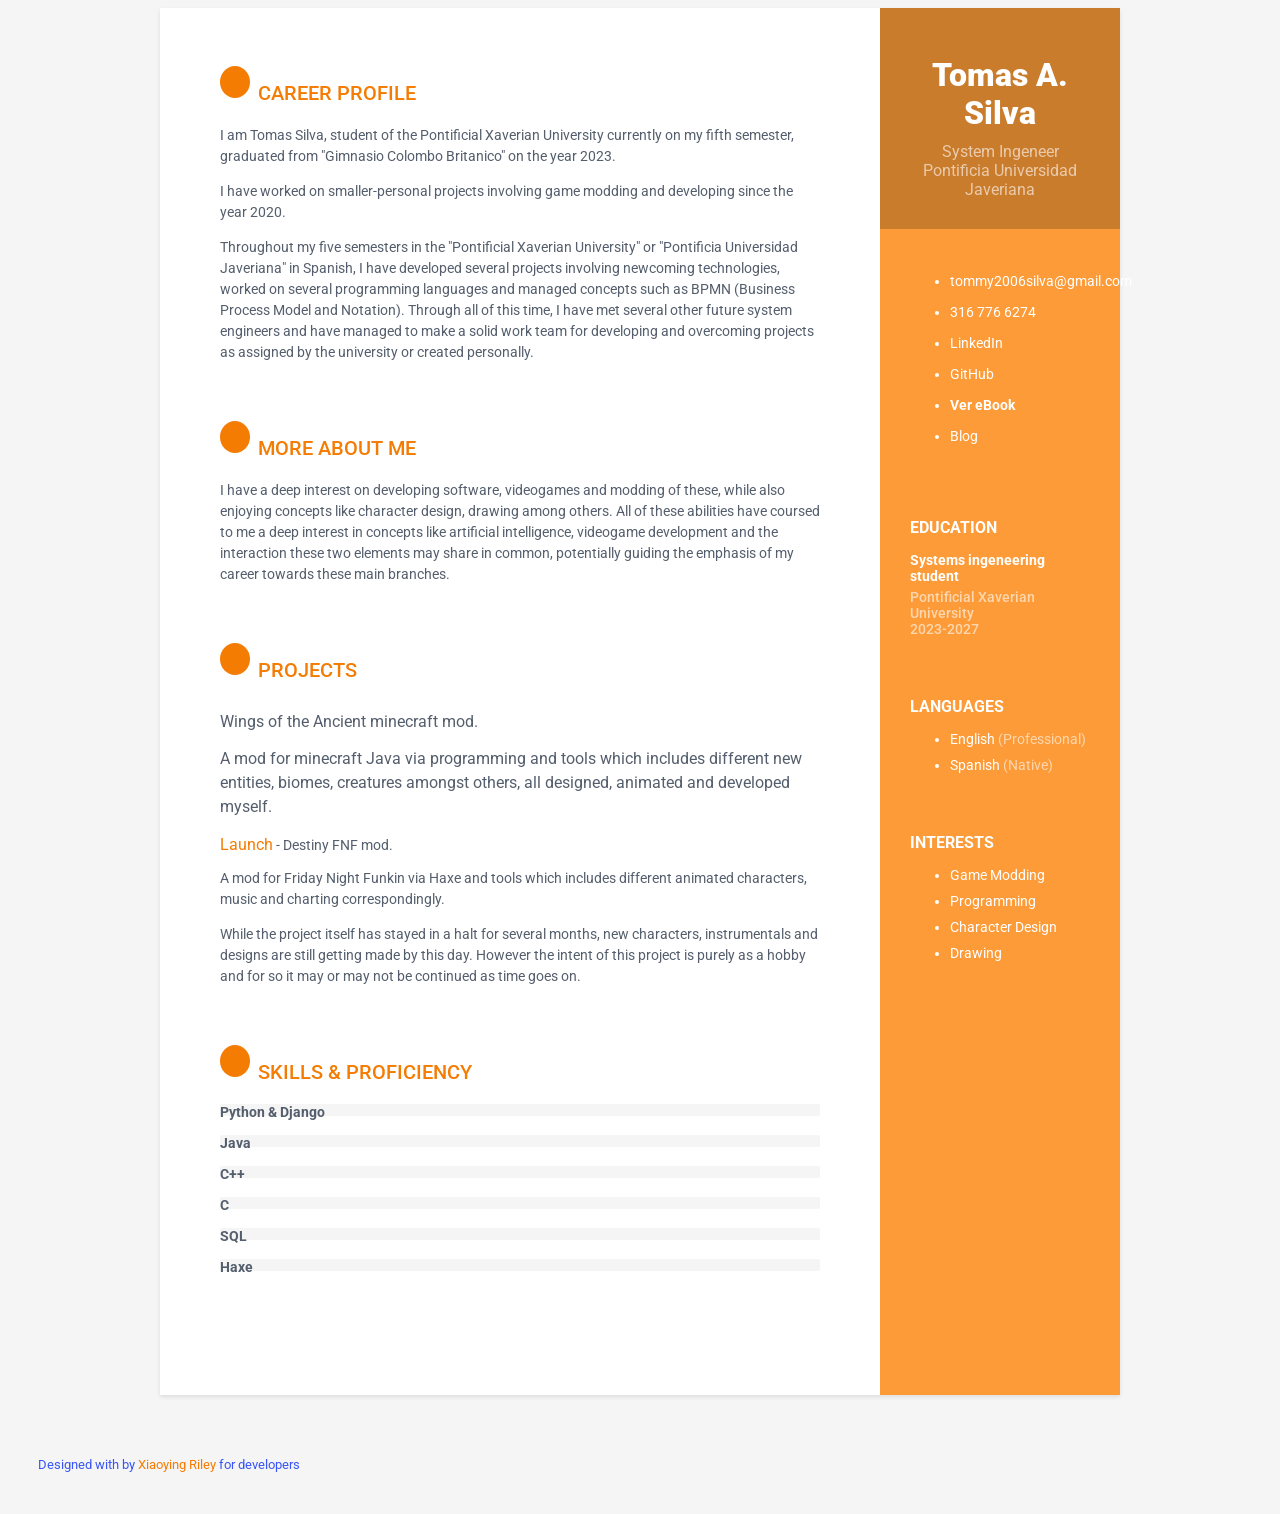
==== commit 2efd5934: "Update index.html" ====
--- a/index.html
+++ b/index.html
@@ -59,6 +59,12 @@
 				            <i class="fa-solid fa-book"></i> Ver eBook
 				        </a>
 				    </li>
+
+					<li class="blog">
+					    <a href="blog/index.html" class="external">
+					        <i class="fa-solid fa-pen-nib"></i> Blog
+					    </a>
+					</li>
 				</ul>
 		    </div>
 		
